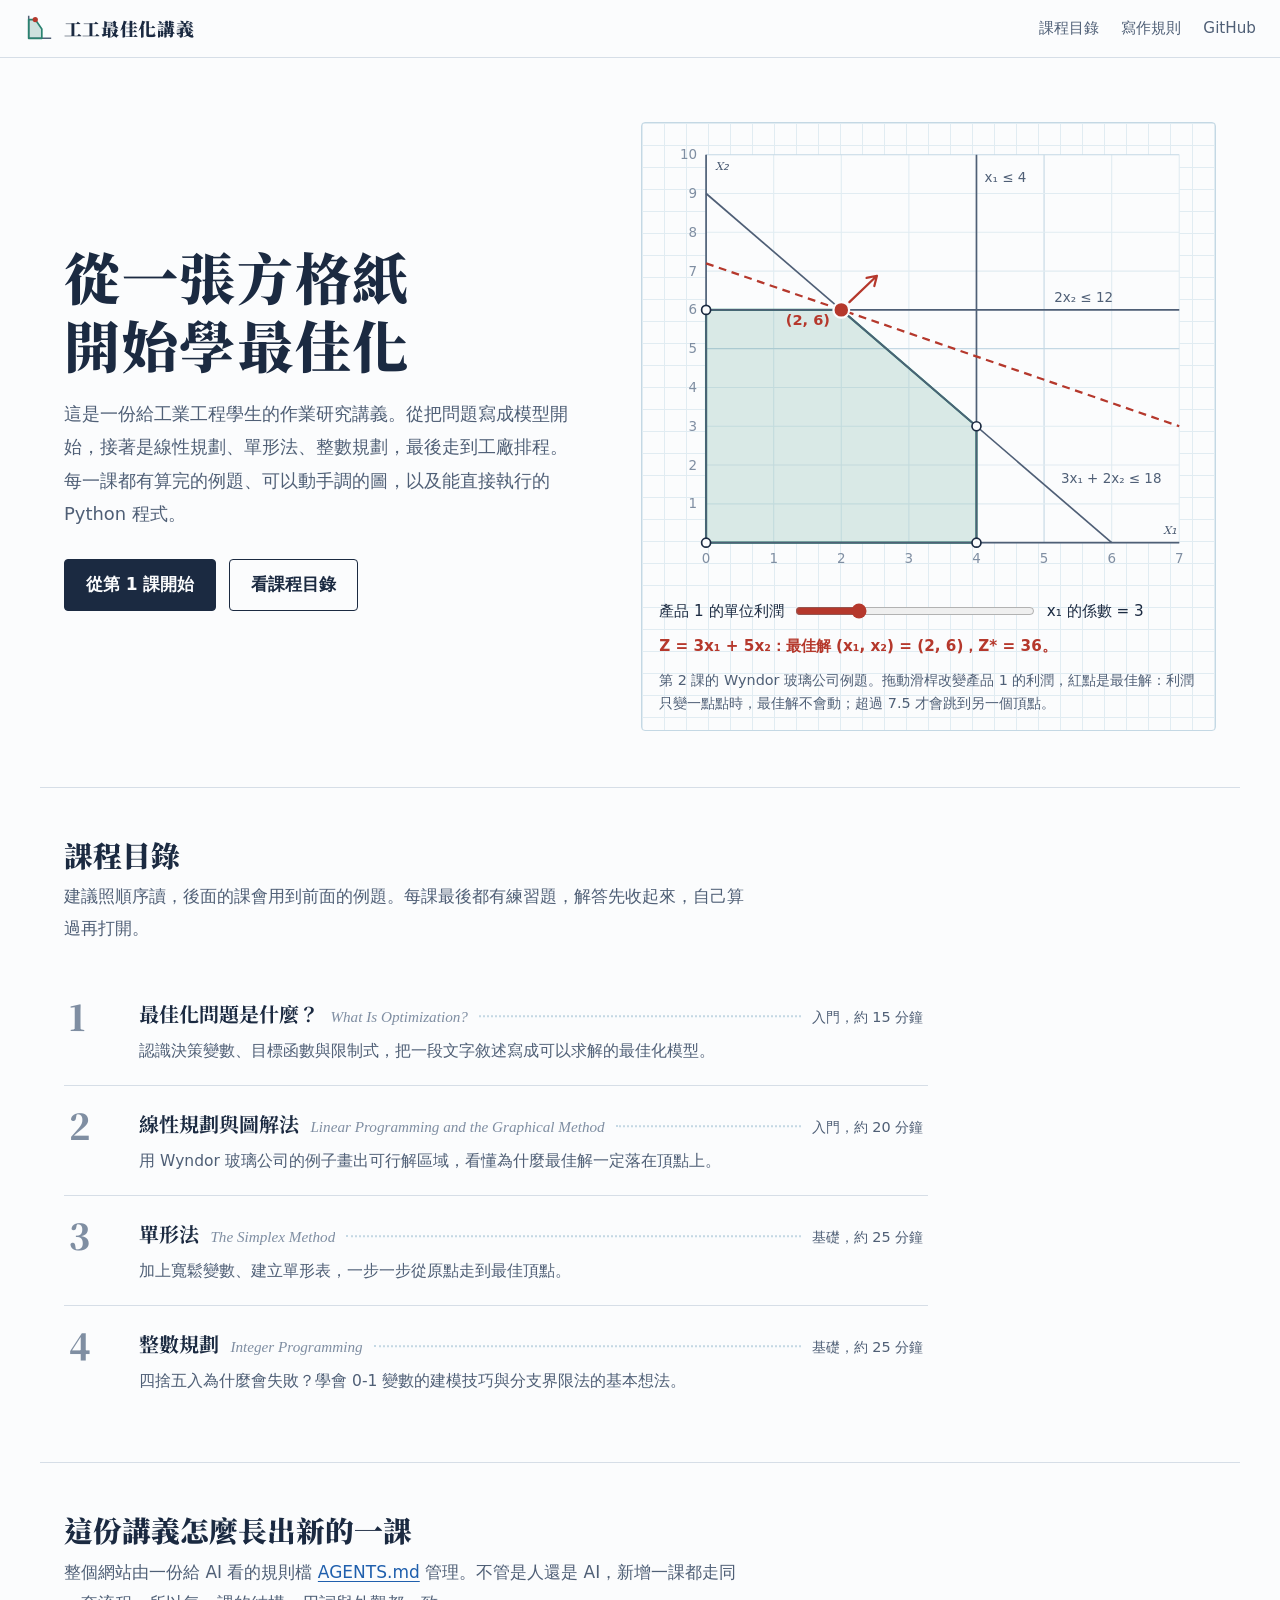
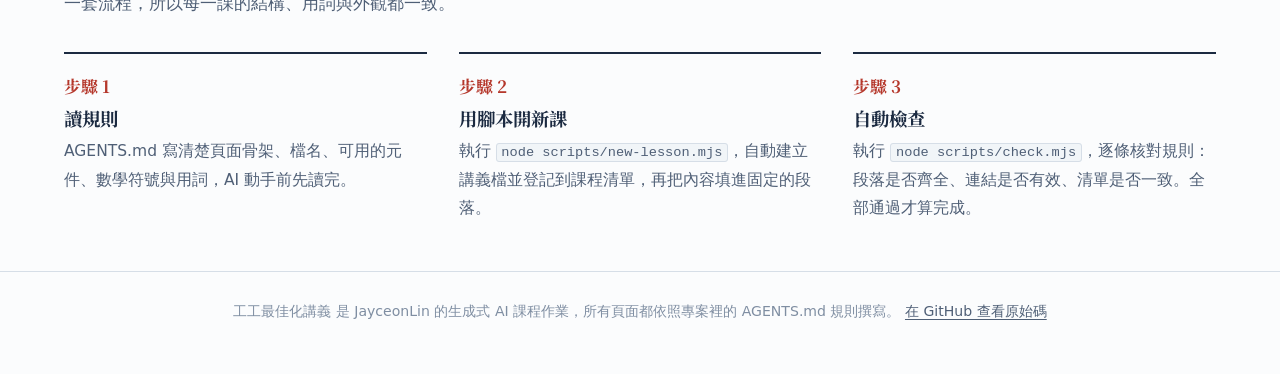
==== index.html @ 5a4dfac9 "feat: 建立工工最佳化講義與 AGENTS.md 規則 - AGENTS.md：專案目的、架構、命名、頁面骨架、元件、寫作與視覺規範、作業流程 - CLAUDE.md 引用 AGENTS.md -" ====
<!DOCTYPE html>
<html lang="zh-Hant-TW">
<head>
  <meta charset="utf-8">
  <meta name="viewport" content="width=device-width, initial-scale=1">
  <title>工工最佳化講義｜給工業工程學生的作業研究入門</title>
  <meta name="description" content="給工業工程學生的作業研究講義：最佳化建模、線性規劃、單形法、整數規劃與機器排程，每課都有例題、互動圖與可執行的 Python 程式。">
  <link rel="icon" href="assets/img/favicon.svg" type="image/svg+xml">
  <link rel="preconnect" href="https://fonts.googleapis.com">
  <link rel="preconnect" href="https://fonts.gstatic.com" crossorigin>
  <link rel="stylesheet" href="https://fonts.googleapis.com/css2?family=Noto+Serif+TC:wght@600;700;900&amp;display=swap">
  <link rel="stylesheet" href="assets/vendor/katex/katex.min.css">
  <link rel="stylesheet" href="assets/css/site.css">
  <script defer src="assets/vendor/katex/katex.min.js"></script>
  <script defer src="assets/vendor/katex/auto-render.min.js"></script>
  <script defer src="data/lessons.js"></script>
  <script defer src="assets/js/site.js"></script>
</head>
<body data-page="home">
  <main id="main" class="home-main">

    <section class="hero" aria-labelledby="hero-title">
      <div>
        <h1 id="hero-title">從一張方格紙<br>開始學最佳化</h1>
        <p class="lead">這是一份給工業工程學生的作業研究講義。從把問題寫成模型開始，接著是線性規劃、單形法、整數規劃，最後走到工廠排程。每一課都有算完的例題、可以動手調的圖，以及能直接執行的 Python 程式。</p>
        <div class="actions">
          <a class="btn btn-primary" href="lessons/01-what-is-optimization.html">從第 1 課開始</a>
          <a class="btn btn-secondary" href="#lessons">看課程目錄</a>
        </div>
      </div>
      <figure class="widget" data-widget="lp-graph">
        <script type="application/json">
          {
            "title": "Wyndor 玻璃公司生產問題的可行解區域與最佳解",
            "vars": ["x₁", "x₂"],
            "objective": [3, 5],
            "constraints": [
              { "a": [1, 0], "b": 4, "label": "x₁ ≤ 4", "labelAt": [4.12, 9.3] },
              { "a": [0, 2], "b": 12, "label": "2x₂ ≤ 12", "labelAt": [5.15, 6.2] },
              { "a": [3, 2], "b": 18, "label": "3x₁ + 2x₂ ≤ 18", "labelAt": [5.25, 1.55] }
            ],
            "xmax": 7,
            "ymax": 10,
            "slider": { "index": 0, "min": 0, "max": 12, "step": 0.5, "label": "產品 1 的單位利潤" }
          }
        </script>
        <figcaption>第 2 課的 Wyndor 玻璃公司例題。拖動滑桿改變產品 1 的利潤，紅點是最佳解：利潤只變一點點時，最佳解不會動；超過 7.5 才會跳到另一個頂點。</figcaption>
      </figure>
    </section>

    <section class="home-section band" id="lessons" aria-labelledby="lessons-title">
      <h2 id="lessons-title">課程目錄</h2>
      <p class="section-lead">建議照順序讀，後面的課會用到前面的例題。每課最後都有練習題，解答先收起來，自己算過再打開。</p>
      <ol class="syllabus" id="lesson-list">
        <!-- 由 site.js 依 data/lessons.js 產生；以下是沒有 JavaScript 時的備援 -->
        <li><a href="lessons/01-what-is-optimization.html"><span class="s-no">1</span><span class="s-line"><span class="s-title">最佳化問題是什麼？</span></span></a></li>
      </ol>
    </section>

    <section class="home-section band" aria-labelledby="how-title">
      <h2 id="how-title">這份講義怎麼長出新的一課</h2>
      <p class="section-lead">整個網站由一份給 AI 看的規則檔 <a href="https://github.com/JayceonLin/ie-optimization-notes/blob/main/AGENTS.md">AGENTS.md</a> 管理。不管是人還是 AI，新增一課都走同一套流程，所以每一課的結構、用詞與外觀都一致。</p>
      <ol class="process">
        <li>
          <h3>讀規則</h3>
          <p>AGENTS.md 寫清楚頁面骨架、檔名、可用的元件、數學符號與用詞，AI 動手前先讀完。</p>
        </li>
        <li>
          <h3>用腳本開新課</h3>
          <p>執行 <code>node scripts/new-lesson.mjs</code>，自動建立講義檔並登記到課程清單，再把內容填進固定的段落。</p>
        </li>
        <li>
          <h3>自動檢查</h3>
          <p>執行 <code>node scripts/check.mjs</code>，逐條核對規則：段落是否齊全、連結是否有效、清單是否一致。全部通過才算完成。</p>
        </li>
      </ol>
    </section>

  </main>
</body>
</html>
---- assets/css/site.css ----
/* =========================================================
   工工最佳化講義 — 全站樣式
   視覺概念：「工程方格紙」— 方格紙底、藍黑墨水字、紅筆標最佳解、螢光筆畫重點。
   規則：所有顏色只能用下面的 CSS 變數（AGENTS.md 第 8 節）。
   新增顏色必須先加到 :root 與深色模式兩處，並在 AGENTS.md 的色票表登記。
   ========================================================= */

:root {
  --paper: #fbfcfd;        /* 紙張底色 */
  --paper-2: #f1f5f8;      /* 面板、程式碼底 */
  --grid: #e1ecf2;         /* 方格紙細格線 */
  --grid-strong: #c4d8e4;  /* 方格紙粗線、框線 */
  --ink: #1b2a41;          /* 主文字：藍黑墨水 */
  --ink-soft: #4f5f76;     /* 次要文字 */
  --ink-faint: #7f8ea2;    /* 註解、刻度 */
  --rule: #d6dee7;         /* 分隔線 */
  --blue: #1f5fad;         /* 原子筆藍：連結、定義 */
  --red: #b5382c;          /* 紅筆：最佳解、警告 */
  --teal: #2a8270;         /* 可行解區域 */
  --mark: #ffe98a;         /* 螢光筆 */

  /* 甘特圖等需要區分類別時使用（淡色底＋深色字） */
  --job-1: #cfe0f3;
  --job-2: #cdebe3;
  --job-3: #f5e2b5;
  --job-4: #e5d6ef;
  --job-5: #dde3ea;
  --job-6: #f3d2cc;
  --job-ink: #1b2a41;

  --font-serif: "Noto Serif TC", "Songti TC", "PMingLiU", serif;
  --font-sans: system-ui, -apple-system, "PingFang TC", "Noto Sans TC", "Microsoft JhengHei", sans-serif;
  --font-mono: ui-monospace, "SFMono-Regular", Consolas, "Liberation Mono", monospace;

  --topbar-h: 58px;
  --radius: 4px;
  color-scheme: light dark;
}

/* 深色模式：藍圖（blueprint） */
@media (prefers-color-scheme: dark) {
  :root {
    --paper: #12253c;
    --paper-2: #183150;
    --grid: #1c3857;
    --grid-strong: #2a4f77;
    --ink: #e9eff6;
    --ink-soft: #b2c2d5;
    --ink-faint: #8196ae;
    --rule: #2b4767;
    --blue: #92bdf1;
    --red: #ff8f7e;
    --teal: #63cbb2;
    --mark: rgba(255, 226, 102, 0.3);
  }
}

/* ---------- 基礎 ---------- */
*, *::before, *::after { box-sizing: border-box; }

html { scroll-padding-top: calc(var(--topbar-h) + 16px); }

body {
  margin: 0;
  background: var(--paper);
  color: var(--ink);
  font-family: var(--font-sans);
  font-size: 17px;
  line-height: 1.85;
  -webkit-text-size-adjust: 100%;
}

a { color: var(--blue); text-underline-offset: 3px; text-decoration-thickness: 1px; }
a:hover { text-decoration-thickness: 2px; }
:focus-visible { outline: 2px solid var(--blue); outline-offset: 2px; border-radius: 2px; }

img, svg { max-width: 100%; }

h1, h2, h3, h4 { font-family: var(--font-serif); color: var(--ink); line-height: 1.35; }

p, ul, ol { margin: 0 0 1.1em; }
li + li { margin-top: 0.3em; }
strong { font-weight: 700; }

mark {
  color: inherit;
  background: linear-gradient(transparent 42%, var(--mark) 42%, var(--mark) 92%, transparent 92%);
  padding: 0 0.12em;
}

code {
  font-family: var(--font-mono);
  font-size: 0.88em;
  background: var(--paper-2);
  border: 1px solid var(--rule);
  border-radius: 3px;
  padding: 0.05em 0.35em;
}

pre {
  font-family: var(--font-mono);
  font-size: 0.86rem;
  line-height: 1.65;
  background: var(--paper-2);
  border: 1px solid var(--rule);
  border-left: 3px solid var(--ink-faint);
  border-radius: var(--radius);
  padding: 1rem 1.2rem;
  margin: 1.5rem 0;
  overflow-x: auto;
  tab-size: 4;
}
pre code { background: none; border: 0; padding: 0; font-size: inherit; }

.skip-link {
  position: absolute; left: 1rem; top: -100px; z-index: 100;
  background: var(--ink); color: var(--paper); padding: 0.5rem 1rem; border-radius: var(--radius);
}
.skip-link:focus { top: 0.6rem; }

.visually-hidden {
  position: absolute !important; width: 1px; height: 1px; overflow: hidden;
  clip: rect(0 0 0 0); white-space: nowrap;
}

/* ---------- 頂端列 ---------- */
.topbar {
  position: sticky; top: 0; z-index: 30;
  height: var(--topbar-h);
  display: flex; align-items: center; gap: 1rem;
  padding: 0 1.5rem;
  background: var(--paper);
  border-bottom: 1px solid var(--rule);
}
.brand {
  display: inline-flex; align-items: center; gap: 0.6rem;
  font-family: var(--font-serif); font-weight: 900; font-size: 1.12rem;
  color: var(--ink); text-decoration: none; letter-spacing: 0.04em;
}
.brand span { white-space: nowrap; }
.brand svg { width: 30px; height: 30px; flex: none; }
.brand .b-axis { fill: none; stroke: var(--ink-soft); stroke-width: 1.6; }
.brand .b-region { fill: var(--teal); fill-opacity: 0.22; stroke: var(--teal); stroke-width: 1.8; stroke-linejoin: round; }
.brand .b-dot { fill: var(--red); }
.topnav { margin-left: auto; display: flex; gap: 1.4rem; font-size: 0.95rem; }
.topnav a { color: var(--ink-soft); text-decoration: none; white-space: nowrap; }
.topnav a:hover, .topnav a[aria-current="page"] { color: var(--ink); text-decoration: underline; }

.menu-toggle {
  display: none;
  align-items: center; gap: 0.4rem;
  font: inherit; font-size: 0.95rem;
  background: none; color: var(--ink);
  border: 1px solid var(--rule); border-radius: var(--radius);
  padding: 0.25rem 0.7rem; cursor: pointer; white-space: nowrap;
}

/* ---------- 講義頁三欄版面 ---------- */
.layout {
  display: grid;
  grid-template-columns: 236px minmax(0, 1fr) 200px;
  gap: 3rem;
  max-width: 1320px;
  margin: 0 auto;
  padding: 0 1.5rem;
}
.sidebar, .toc {
  position: sticky; top: var(--topbar-h);
  align-self: start;
  max-height: calc(100vh - var(--topbar-h));
  overflow-y: auto;
  padding: 2.2rem 0 2rem;
  font-size: 0.93rem;
}
.sidebar-title, .toc-title {
  font-family: var(--font-serif); font-weight: 700; font-size: 0.98rem;
  color: var(--ink); margin: 0 0 0.8rem;
}
.sidebar ol, .toc ol { list-style: none; margin: 0; padding: 0; }
.sidebar li + li { margin-top: 0.15rem; }
.sidebar a {
  display: grid; grid-template-columns: 2rem 1fr; align-items: center;
  padding: 0.4rem 0.5rem; border-radius: var(--radius);
  color: var(--ink-soft); text-decoration: none; line-height: 1.5;
}
.sidebar a:hover { background: var(--paper-2); color: var(--ink); }
.sidebar .no {
  width: 1.6rem; height: 1.6rem; display: grid; place-items: center;
  font-family: var(--font-serif); font-weight: 700; color: var(--ink-faint);
}
.sidebar a[aria-current="page"] { color: var(--ink); font-weight: 600; }
/* 目前所在課次：用紅筆把編號圈起來 */
.sidebar a[aria-current="page"] .no { color: var(--red); border: 1.5px solid var(--red); border-radius: 50%; }
.sidebar .home-link { margin-bottom: 1rem; display: block; padding: 0.4rem 0.5rem; }

.toc { border-left: 1px solid var(--rule); padding-left: 1.2rem; }
.toc li + li { margin-top: 0.1rem; }
.toc a { display: block; padding: 0.2rem 0; color: var(--ink-faint); text-decoration: none; line-height: 1.5; }
.toc a:hover, .toc a.active { color: var(--ink); }
.toc a.active { font-weight: 600; }

main { min-width: 0; padding: 2.4rem 0 4rem; }

.lesson, .lesson-header, .pager { max-width: 43rem; }

/* ---------- 課程標頭（由 site.js 依 lessons.js 產生） ---------- */
.lesson-header { margin-bottom: 2.6rem; }
.lesson-no { margin: 0; font-family: var(--font-serif); font-weight: 700; color: var(--red); font-size: 1rem; }
.lesson-header h1 { font-size: clamp(2rem, 4vw, 2.6rem); font-weight: 900; margin: 0.2rem 0 0.1rem; letter-spacing: 0.02em; }
.lesson-en { margin: 0 0 1rem; font-family: Georgia, "Times New Roman", serif; font-style: italic; color: var(--ink-soft); font-size: 1.05rem; }
.lesson-meta { display: flex; flex-wrap: wrap; gap: 0.5rem 1.2rem; margin: 0 0 1.2rem; padding: 0; list-style: none; font-size: 0.9rem; color: var(--ink-soft); }
.lesson-meta li + li { margin-top: 0; }
.tag { display: inline-block; border: 1px solid var(--grid-strong); border-radius: 999px; padding: 0 0.6rem; margin-right: 0.3rem; font-size: 0.82rem; color: var(--ink-soft); }
.lesson-summary { font-size: 1.1rem; color: var(--ink-soft); padding-top: 1.1rem; border-top: 1px solid var(--rule); margin: 0; }

/* ---------- 講義內文 ---------- */
.lesson > section + section { margin-top: 3.2rem; }
.lesson h2 {
  font-size: 1.55rem; font-weight: 700;
  margin: 0 0 1.1rem; padding-bottom: 0.4rem;
  border-bottom: 1px dashed var(--grid-strong);
}
.lesson h3 { font-size: 1.18rem; font-weight: 700; margin: 2rem 0 0.7rem; }
.lesson ul, .lesson ol { padding-left: 1.5em; }

/* 共用：每個框框的第一行標題 */
.box-title { font-family: var(--font-serif); font-weight: 700; margin: 0 0 0.5rem; }

/* 定義 */
.definition {
  margin: 1.6rem 0; padding: 1rem 1.3rem;
  background: var(--paper-2);
  border-left: 3px solid var(--blue);
  border-radius: 0 var(--radius) var(--radius) 0;
}
.definition .box-title { color: var(--blue); }
.definition > :last-child { margin-bottom: 0; }

/* 例題：方格紙 */
.example {
  margin: 2rem 0; padding: 1.2rem 1.5rem;
  border: 1px solid var(--grid-strong);
  border-radius: var(--radius);
  background-color: var(--paper);
  background-image:
    linear-gradient(var(--grid) 1px, transparent 1px),
    linear-gradient(90deg, var(--grid) 1px, transparent 1px);
  background-size: 22px 22px;
  background-position: -1px -1px;
}
.example .box-title { font-size: 1.08rem; }
.example > :last-child { margin-bottom: 0; }
.example table { background: var(--paper); }
.example .solution { margin-top: 1.2rem; padding-top: 1rem; border-top: 1px dashed var(--grid-strong); }
.example .solution > :last-child { margin-bottom: 0; }

/* 提示框 */
.callout {
  margin: 1.6rem 0; padding: 0.9rem 1.2rem;
  border: 1px solid var(--rule); border-radius: var(--radius);
}
.callout > :last-child { margin-bottom: 0; }
.callout.tip { border-color: var(--blue); }
.callout.tip .box-title { color: var(--blue); }
.callout.warn { border-color: var(--red); }
.callout.warn .box-title { color: var(--red); }

/* 數學模型區塊 */
.model { margin: 1.4rem 0; padding: 0.4rem 1.2rem; border-left: 3px solid var(--ink); background: var(--paper-2); border-radius: 0 var(--radius) var(--radius) 0; }

/* 步驟清單 */
ol.steps { counter-reset: step; list-style: none; padding-left: 0; }
ol.steps > li { counter-increment: step; position: relative; padding-left: 2.6rem; }
ol.steps > li + li { margin-top: 0.7rem; }
ol.steps > li::before {
  content: counter(step);
  position: absolute; left: 0; top: 0.1rem;
  width: 1.75rem; height: 1.75rem; display: grid; place-items: center;
  border: 1.5px solid var(--ink); border-radius: 50%;
  font-family: var(--font-serif); font-weight: 700; font-size: 0.92rem; line-height: 1;
}

/* 重點整理 */
ul.key-points { list-style: none; padding-left: 0; }
ul.key-points > li { position: relative; padding-left: 1.9rem; }
ul.key-points > li::before {
  content: ""; position: absolute; left: 0.15rem; top: 0.55rem;
  width: 0.95rem; height: 0.55rem;
  border-left: 2.5px solid var(--teal); border-bottom: 2.5px solid var(--teal);
  transform: rotate(-45deg);
}

/* 練習題 */
details.exercise { margin: 1rem 0; border: 1px solid var(--rule); border-radius: var(--radius); }
details.exercise > summary {
  display: block; cursor: pointer; list-style: none;
  padding: 0.9rem 1.2rem; padding-right: 6.5rem; position: relative;
}
details.exercise > summary::-webkit-details-marker { display: none; }
details.exercise > summary::after {
  content: "看解答"; position: absolute; right: 1rem; top: 0.95rem;
  font-size: 0.85rem; color: var(--blue); border: 1px solid var(--blue); border-radius: 999px; padding: 0 0.7rem;
}
details.exercise[open] > summary::after { content: "收起解答"; }
details.exercise[open] > summary { border-bottom: 1px dashed var(--rule); }
.ex-no { font-family: var(--font-serif); font-weight: 700; margin-right: 0.4rem; }
details.exercise .answer { padding: 0.9rem 1.2rem; }
details.exercise .answer > :last-child { margin-bottom: 0; }

/* 表格 */
.table-wrap { overflow-x: auto; margin: 1.5rem 0; }
.table-wrap table { border-collapse: collapse; width: 100%; font-size: 0.95rem; font-variant-numeric: tabular-nums; }
.table-wrap caption { caption-side: top; text-align: left; font-family: var(--font-serif); font-weight: 700; padding-bottom: 0.5rem; }
.table-wrap th, .table-wrap td { padding: 0.45rem 0.7rem; border-bottom: 1px solid var(--rule); text-align: left; }
.table-wrap thead th { border-bottom: 2px solid var(--ink); }
table.tableau th, table.tableau td { text-align: center; }
table.tableau th[scope="row"] { text-align: left; }
table.tableau .entering { background: var(--paper-2); }
table.tableau td.pivot { outline: 2px solid var(--red); outline-offset: -4px; font-weight: 700; color: var(--red); }

/* KaTeX：長式子可以左右捲動，不撐破版面 */
.katex-display { overflow-x: auto; overflow-y: hidden; padding: 0.2rem 0; margin: 1rem 0; }
.katex { font-size: 1.08em; }

/* 參考資料 */
ul.refs { font-size: 0.93rem; color: var(--ink-soft); }

/* 上一課／下一課 */
.pager { display: grid; grid-template-columns: 1fr 1fr; gap: 1rem; margin-top: 4.5rem; padding-top: 1.6rem; border-top: 1px solid var(--rule); }
.pager a { display: block; padding: 0.9rem 1.1rem; border: 1px solid var(--rule); border-radius: var(--radius); text-decoration: none; color: var(--ink); line-height: 1.5; }
.pager a:hover { border-color: var(--ink-soft); }
.pager .dir { display: block; font-size: 0.85rem; color: var(--ink-faint); }
.pager .next { text-align: right; grid-column: 2; }

.page-error { border: 1px solid var(--red); color: var(--red); padding: 1rem; border-radius: var(--radius); }

/* ---------- 互動元件（widgets） ---------- */
figure.widget {
  margin: 2rem 0; padding: 1rem 1.1rem 0.9rem;
  border: 1px solid var(--grid-strong); border-radius: var(--radius);
  background: var(--paper);
}
figure.widget figcaption { font-size: 0.9rem; color: var(--ink-soft); margin-top: 0.6rem; line-height: 1.6; }
.widget-svg { display: block; width: 100%; height: auto; }
.widget-controls { display: flex; flex-wrap: wrap; align-items: center; gap: 0.6rem 1.2rem; margin-top: 0.6rem; font-size: 0.95rem; }
.widget-controls label { display: inline-flex; flex-wrap: wrap; align-items: center; gap: 0.3rem 0.6rem; }
.widget-controls label span { white-space: nowrap; }
.widget-controls input[type="range"] { accent-color: var(--red); width: min(240px, 50vw); }
.widget-readout { font-variant-numeric: tabular-nums; margin: 0.4rem 0 0; font-size: 0.95rem; }
.widget-readout strong { color: var(--red); }
.widget-tabs { display: flex; flex-wrap: wrap; gap: 0.5rem; }
.widget-tabs button {
  font: inherit; font-size: 0.9rem; cursor: pointer;
  background: var(--paper); color: var(--ink-soft);
  border: 1px solid var(--rule); border-radius: 999px; padding: 0.15rem 0.85rem;
}
.widget-tabs button[aria-pressed="true"] { background: var(--ink); border-color: var(--ink); color: var(--paper); }
.widget-error { color: var(--red); font-size: 0.9rem; }

/* SVG 共用筆觸 */
.w-bg { fill: var(--paper); }
.w-grid { stroke: var(--grid); stroke-width: 1; }
.w-grid-major { stroke: var(--grid-strong); stroke-width: 1; }
.w-axis { stroke: var(--ink-soft); stroke-width: 1.5; }
.w-tick { fill: var(--ink-faint); font-size: 12px; font-family: var(--font-sans); }
.w-axis-label { fill: var(--ink-soft); font-size: 13px; font-family: var(--font-serif); font-style: italic; }
.w-constraint { stroke: var(--ink-soft); stroke-width: 1.5; }
.w-constraint-label { fill: var(--ink-soft); font-size: 12px; font-family: var(--font-sans); }
.w-feasible { fill: var(--teal); fill-opacity: 0.16; stroke: var(--teal); stroke-width: 2; stroke-linejoin: round; }
.w-iso { stroke: var(--red); stroke-width: 2; stroke-dasharray: 7 5; }
.w-vertex { fill: var(--paper); stroke: var(--ink); stroke-width: 1.5; }
.w-opt { fill: var(--red); stroke: var(--paper); stroke-width: 2; }
.w-arrow { fill: none; stroke: var(--red); stroke-width: 2; stroke-linecap: round; stroke-linejoin: round; }
.w-opt-label { fill: var(--red); font-size: 13px; font-weight: 700; font-family: var(--font-sans); }
.w-text { fill: var(--ink); font-size: 13px; font-family: var(--font-sans); }
.w-text-soft { fill: var(--ink-soft); font-size: 12px; font-family: var(--font-sans); }
.w-cmax { stroke: var(--red); stroke-width: 2; stroke-dasharray: 5 4; }
.w-cmax-label { fill: var(--red); font-size: 12px; font-weight: 700; font-family: var(--font-sans); }
.w-job { stroke: var(--job-ink); stroke-opacity: 0.45; stroke-width: 1; }
.w-job-text { fill: var(--job-ink); font-size: 13px; font-weight: 700; font-family: var(--font-sans); }
.w-job-1 { fill: var(--job-1); } .w-job-2 { fill: var(--job-2); } .w-job-3 { fill: var(--job-3); }
.w-job-4 { fill: var(--job-4); } .w-job-5 { fill: var(--job-5); } .w-job-6 { fill: var(--job-6); }

/* ---------- 首頁 ---------- */
.home-main { padding: 0; }
.hero {
  display: grid; grid-template-columns: minmax(0, 0.95fr) minmax(0, 1.05fr);
  gap: 3.5rem; align-items: center;
  max-width: 1200px; margin: 0 auto; padding: 4rem 1.5rem 3.5rem;
}
.hero h1 { font-size: clamp(2.3rem, 4.6vw, 3.5rem); font-weight: 900; line-height: 1.22; margin: 0 0 1.2rem; letter-spacing: 0.03em; }
.hero .lead { font-size: 1.12rem; color: var(--ink-soft); max-width: 30em; }
.hero figure.widget {
  margin: 0;
  background-image:
    linear-gradient(var(--grid) 1px, transparent 1px),
    linear-gradient(90deg, var(--grid) 1px, transparent 1px);
  background-size: 22px 22px;
}
.actions { display: flex; flex-wrap: wrap; gap: 0.8rem; margin-top: 1.8rem; }
.btn {
  display: inline-block; padding: 0.6rem 1.3rem; border-radius: var(--radius);
  font-weight: 600; text-decoration: none; border: 1.5px solid var(--ink);
}
.btn-primary { background: var(--ink); color: var(--paper); }
.btn-primary:hover { background: var(--ink-soft); border-color: var(--ink-soft); }
.btn-secondary { color: var(--ink); }
.btn-secondary:hover { background: var(--paper-2); }

.home-section { max-width: 1200px; margin: 0 auto; padding: 3rem 1.5rem; }
.home-section > h2 { font-size: 1.8rem; font-weight: 900; margin: 0 0 0.4rem; }
.home-section > .section-lead { color: var(--ink-soft); margin-bottom: 2rem; max-width: 40em; }
.band { border-top: 1px solid var(--rule); }

/* 首頁目錄：像課本目錄一樣的點線 */
ol.syllabus { list-style: none; margin: 0; padding: 0; max-width: 54rem; }
ol.syllabus > li { margin: 0; }
ol.syllabus > li + li { margin-top: 0; border-top: 1px solid var(--rule); }
.syllabus a { display: grid; grid-template-columns: 3.4rem minmax(0, 1fr); gap: 0 1rem; padding: 1.2rem 0.3rem; text-decoration: none; color: var(--ink); }
.syllabus a:hover .s-title { text-decoration: underline; text-underline-offset: 4px; }
.s-no { grid-row: span 2; font-family: var(--font-serif); font-weight: 900; font-size: 2.2rem; line-height: 1; color: var(--ink-faint); padding-top: 0.15rem; }
.syllabus a:hover .s-no { color: var(--red); }
.s-line { display: flex; align-items: baseline; gap: 0.7rem; }
.s-title { font-family: var(--font-serif); font-weight: 700; font-size: 1.25rem; }
.s-en { font-family: Georgia, "Times New Roman", serif; font-style: italic; color: var(--ink-faint); font-size: 0.95rem; white-space: nowrap; overflow: hidden; text-overflow: ellipsis; }
.s-leader { flex: 1; min-width: 1.5rem; border-bottom: 2px dotted var(--grid-strong); transform: translateY(-0.3rem); }
.s-min { font-size: 0.9rem; color: var(--ink-soft); white-space: nowrap; }
.s-summary { margin: 0.3rem 0 0; color: var(--ink-soft); font-size: 0.97rem; }

/* 這份講義怎麼長大的 */
ol.process { list-style: none; padding: 0; margin: 0; display: grid; grid-template-columns: repeat(3, minmax(0, 1fr)); gap: 2rem; counter-reset: p; }
ol.process > li { counter-increment: p; margin: 0; padding-top: 1rem; border-top: 2px solid var(--ink); }
ol.process > li::before { content: "步驟 " counter(p); display: block; font-family: var(--font-serif); font-weight: 700; color: var(--red); margin-bottom: 0.3rem; }
ol.process h3 { margin: 0 0 0.4rem; font-size: 1.15rem; }
ol.process p { color: var(--ink-soft); margin: 0; font-size: 0.97rem; }

/* 頁尾 */
.site-footer { border-top: 1px solid var(--rule); padding: 1.6rem 1.5rem 2.2rem; font-size: 0.88rem; color: var(--ink-faint); text-align: center; }
.site-footer a { color: var(--ink-soft); }

/* ---------- 響應式 ---------- */
@media (max-width: 1180px) {
  .layout { grid-template-columns: 228px minmax(0, 1fr); gap: 2.5rem; }
  .toc { display: none; }
}
@media (max-width: 900px) {
  .hero { grid-template-columns: 1fr; gap: 2.2rem; padding-top: 2.6rem; }
  ol.process { grid-template-columns: 1fr; gap: 1.4rem; }
}
@media (max-width: 860px) {
  .layout { display: block; padding: 0 1.1rem; }
  .menu-toggle { display: inline-flex; }
  .sidebar {
    position: fixed; z-index: 25; left: 0; right: 0; bottom: 0; top: var(--topbar-h);
    max-height: none; padding: 1.4rem 1.2rem; background: var(--paper);
    border-top: 1px solid var(--rule);
    transform: translateX(-100%); visibility: hidden;
    transition: transform 0.2s ease, visibility 0.2s;
  }
  body.nav-open .sidebar { transform: none; visibility: visible; }
  body.nav-open { overflow: hidden; }
  main { padding-top: 1.8rem; }
}
@media (max-width: 640px) {
  body { font-size: 16px; }
  .topbar { padding: 0 1rem; gap: 0.6rem; }
  .topnav { gap: 0.9rem; font-size: 0.88rem; }
  .topnav .hide-sm { display: none; }
  body[data-page="lesson"] .topnav .hide-lesson-sm { display: none; }
  .brand span { font-size: 1rem; }
  .brand svg { width: 26px; height: 26px; }
  .table-wrap table { min-width: 30rem; }
  .example { padding: 1rem 1.05rem; }
  .pager { grid-template-columns: 1fr; }
  .pager .next { grid-column: 1; }
  .s-en { display: none; }
  .syllabus a { grid-template-columns: 2.4rem minmax(0, 1fr); }
  .s-no { font-size: 1.7rem; }
}
@media (prefers-reduced-motion: reduce) {
  *, *::before, *::after { transition: none !important; animation: none !important; scroll-behavior: auto !important; }
}
@media print {
  .topbar, .sidebar, .toc, .pager, .menu-toggle { display: none !important; }
  .layout { display: block; }
  details.exercise .answer { display: block; }
}
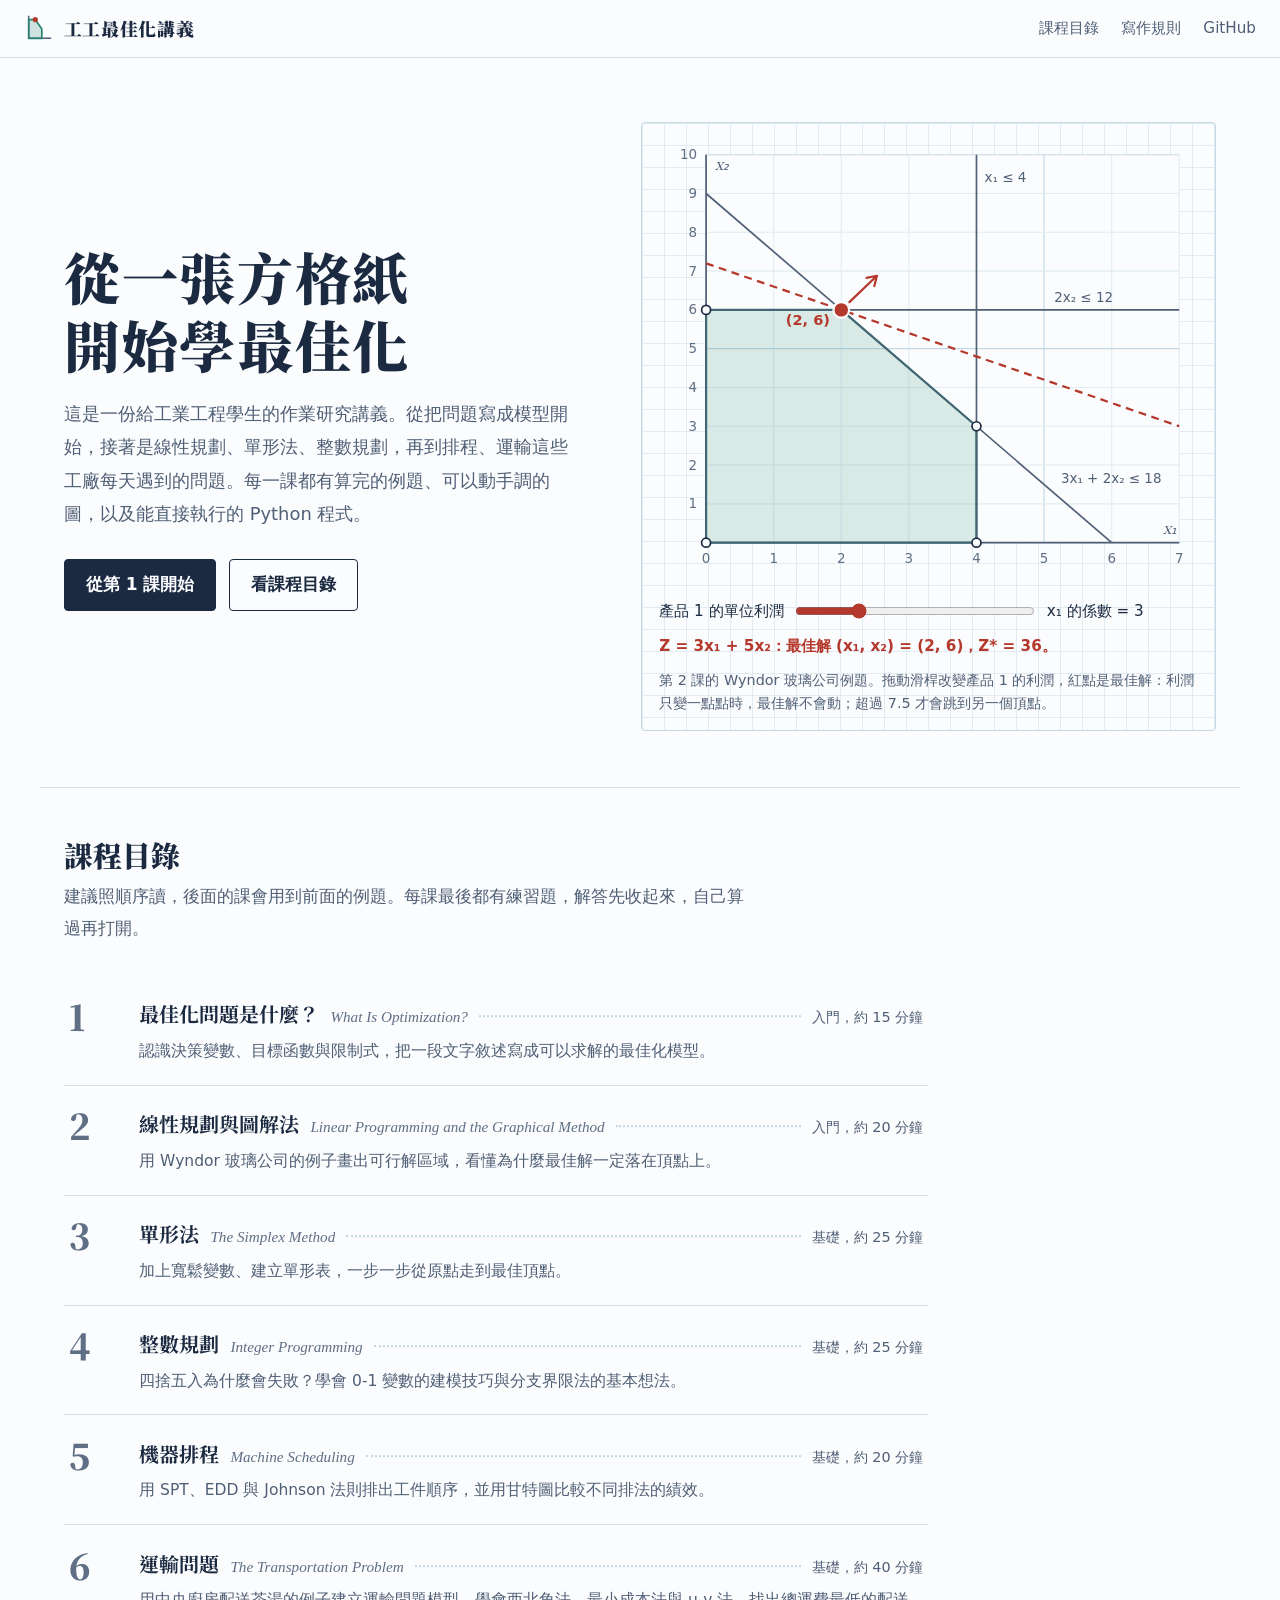
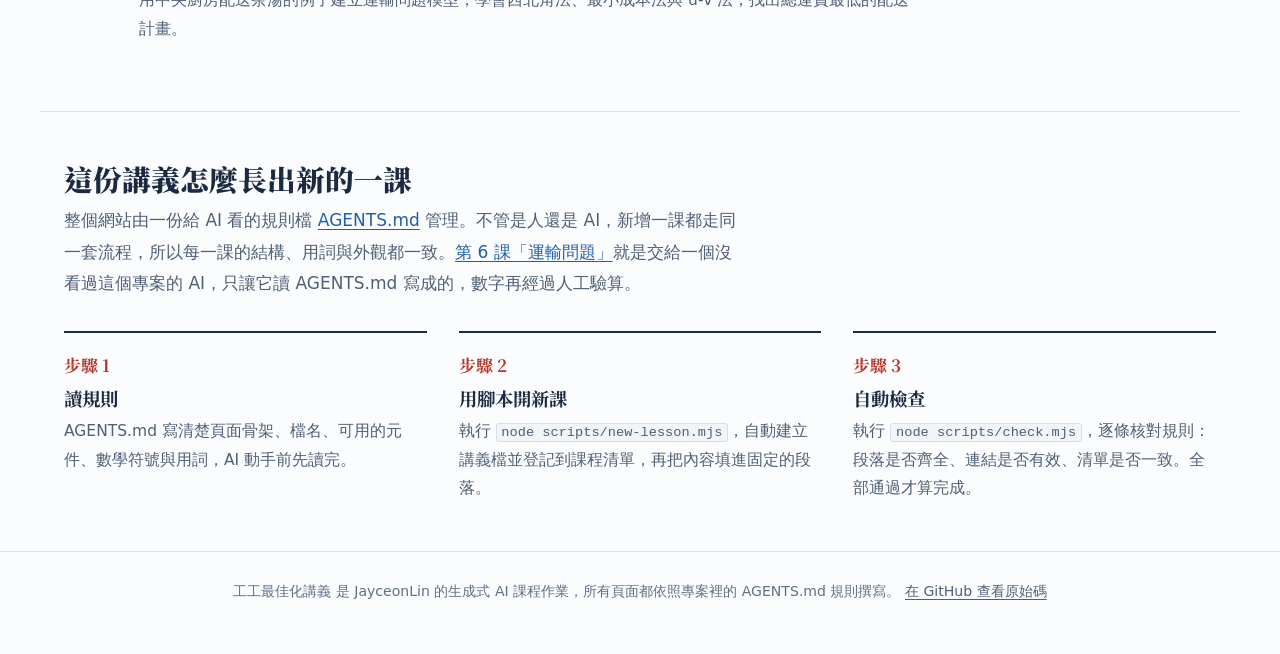
==== commit 285e6173: "feat(lesson-06): 新增運輸問題，並依盲測回報補強 AGENTS.md 第 6 課由沒看過專案的 AI 只讀 AGENTS.md、照第 10.1 節流程寫成， 例題與練習的數字已用 Pu" ====
--- a/index.html
+++ b/index.html
@@ -4,7 +4,7 @@
   <meta charset="utf-8">
   <meta name="viewport" content="width=device-width, initial-scale=1">
   <title>工工最佳化講義｜給工業工程學生的作業研究入門</title>
-  <meta name="description" content="給工業工程學生的作業研究講義：最佳化建模、線性規劃、單形法、整數規劃與機器排程，每課都有例題、互動圖與可執行的 Python 程式。">
+  <meta name="description" content="給工業工程學生的作業研究講義：最佳化建模、線性規劃、單形法、整數規劃、排程與運輸問題，每課都有例題、練習與可執行的 Python 程式。">
   <link rel="icon" href="assets/img/favicon.svg" type="image/svg+xml">
   <link rel="preconnect" href="https://fonts.googleapis.com">
   <link rel="preconnect" href="https://fonts.gstatic.com" crossorigin>
@@ -22,7 +22,7 @@
     <section class="hero" aria-labelledby="hero-title">
       <div>
         <h1 id="hero-title">從一張方格紙<br>開始學最佳化</h1>
-        <p class="lead">這是一份給工業工程學生的作業研究講義。從把問題寫成模型開始，接著是線性規劃、單形法、整數規劃，最後走到工廠排程。每一課都有算完的例題、可以動手調的圖，以及能直接執行的 Python 程式。</p>
+        <p class="lead">這是一份給工業工程學生的作業研究講義。從把問題寫成模型開始，接著是線性規劃、單形法、整數規劃，再到排程、運輸這些工廠每天遇到的問題。每一課都有算完的例題、可以動手調的圖，以及能直接執行的 Python 程式。</p>
         <div class="actions">
           <a class="btn btn-primary" href="lessons/01-what-is-optimization.html">從第 1 課開始</a>
           <a class="btn btn-secondary" href="#lessons">看課程目錄</a>
@@ -59,7 +59,7 @@
 
     <section class="home-section band" aria-labelledby="how-title">
       <h2 id="how-title">這份講義怎麼長出新的一課</h2>
-      <p class="section-lead">整個網站由一份給 AI 看的規則檔 <a href="https://github.com/JayceonLin/ie-optimization-notes/blob/main/AGENTS.md">AGENTS.md</a> 管理。不管是人還是 AI，新增一課都走同一套流程，所以每一課的結構、用詞與外觀都一致。</p>
+      <p class="section-lead">整個網站由一份給 AI 看的規則檔 <a href="https://github.com/JayceonLin/ie-optimization-notes/blob/main/AGENTS.md">AGENTS.md</a> 管理。不管是人還是 AI，新增一課都走同一套流程，所以每一課的結構、用詞與外觀都一致。<a href="lessons/06-transportation.html">第 6 課「運輸問題」</a>就是交給一個沒看過這個專案的 AI，只讓它讀 AGENTS.md 寫成的，數字再經過人工驗算。</p>
       <ol class="process">
         <li>
           <h3>讀規則</h3>
--- a/assets/css/site.css
+++ b/assets/css/site.css
@@ -12,7 +12,7 @@
   --grid-strong: #c4d8e4;  /* 方格紙粗線、框線 */
   --ink: #1b2a41;          /* 主文字：藍黑墨水 */
   --ink-soft: #4f5f76;     /* 次要文字 */
-  --ink-faint: #7f8ea2;    /* 註解、刻度 */
+  --ink-faint: #5f6f85;    /* 註解、刻度（對比 ≥ 4.5:1） */
   --rule: #d6dee7;         /* 分隔線 */
   --blue: #1f5fad;         /* 原子筆藍：連結、定義 */
   --red: #b5382c;          /* 紅筆：最佳解、警告 */
@@ -46,7 +46,7 @@
     --grid-strong: #2a4f77;
     --ink: #e9eff6;
     --ink-soft: #b2c2d5;
-    --ink-faint: #8196ae;
+    --ink-faint: #8ca0b7;
     --rule: #2b4767;
     --blue: #92bdf1;
     --red: #ff8f7e;
@@ -469,7 +469,8 @@
   body[data-page="lesson"] .topnav .hide-lesson-sm { display: none; }
   .brand span { font-size: 1rem; }
   .brand svg { width: 26px; height: 26px; }
-  .table-wrap table { min-width: 30rem; }
+  .table-wrap th, .table-wrap td { padding: 0.4rem 0.45rem; }
+  .table-wrap table.tableau { min-width: 30rem; }
   .example { padding: 1rem 1.05rem; }
   .pager { grid-template-columns: 1fr; }
   .pager .next { grid-column: 1; }
